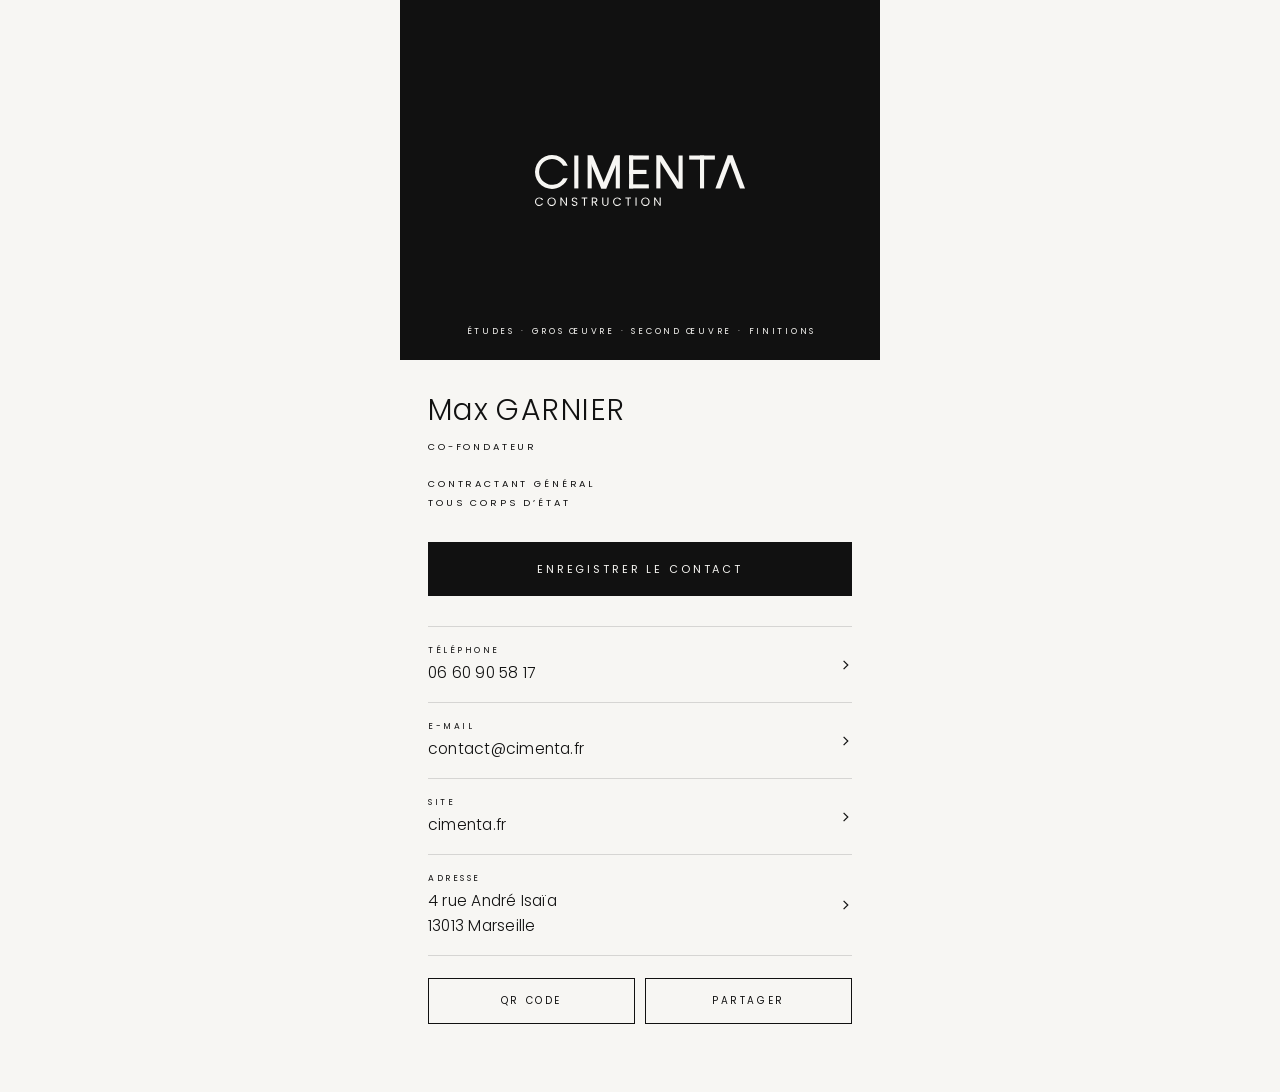
==== max/index.html @ 1f2e9783 "Carte digitale Max Garnier (cimenta.fr/max)" ====
<!doctype html>
<html lang="fr"><head>
<meta charset="utf-8">
<meta name="viewport" content="width=device-width, initial-scale=1, viewport-fit=cover">
<meta name="theme-color" content="#111111">
<title>Max GARNIER — CIMENTA</title>
<meta name="description" content="Co-fondateur de CIMENTA, contractant général tous corps d’état. 06 60 90 58 17 · contact@cimenta.fr">
<meta property="og:title" content="Max GARNIER — CIMENTA">
<meta property="og:description" content="Co-fondateur · Contractant général tous corps d’état">
<meta property="og:url" content="https://cimenta.fr/max/">
<meta name="robots" content="noindex">
<link rel="icon" href="/assets/favicon.svg" type="image/svg+xml">
<link rel="apple-touch-icon" href="/assets/apple-touch-icon.png">
<style>

@font-face{font-family:P;font-weight:300;font-display:swap;src:url(/assets/fonts/poppins-latin-300-normal.woff2) format('woff2')}
@font-face{font-family:P;font-weight:400;font-display:swap;src:url(/assets/fonts/poppins-latin-400-normal.woff2) format('woff2')}

:root{--ink:#111111;--ivory:#F7F6F3;--rule:rgba(17,17,17,.14)}
*{margin:0;padding:0;box-sizing:border-box;-webkit-tap-highlight-color:transparent}
html{background:var(--ink)}
body{font-family:P,system-ui,sans-serif;font-weight:300;color:var(--ink);background:var(--ivory);min-height:100svh;-webkit-font-smoothing:antialiased}
a{color:inherit;text-decoration:none}
.wrap{max-width:480px;margin:0 auto;background:var(--ivory);min-height:100svh;display:flex;flex-direction:column}
.hero{background:var(--ink);color:var(--ivory);height:min(42svh,360px);min-height:250px;position:relative;display:flex;align-items:center;justify-content:center;padding-top:env(safe-area-inset-top)}
.hero .logo{width:min(52vw,210px);fill:var(--ivory);display:block;overflow:visible}
.trades{position:absolute;left:0;right:0;bottom:22px;text-align:center;font-weight:400;font-size:8.5px;letter-spacing:.32em;text-transform:uppercase;padding-left:.32em}
.trades span{margin:0 .7em}
.id{padding:34px 28px 26px}
.name{font-weight:300;font-size:30px;line-height:1.1;letter-spacing:.01em}
.name b{font-weight:300;letter-spacing:.05em}
.caps{font-weight:400;font-size:9.5px;letter-spacing:.3em;text-transform:uppercase;line-height:2}
.role{margin-top:10px}
.cg{margin-top:18px}
.save{margin:4px 28px 0;display:flex;align-items:center;justify-content:center;height:54px;background:var(--ink);color:var(--ivory);font-weight:400;font-size:11px;letter-spacing:.26em;text-transform:uppercase;border:0;width:calc(100% - 56px);font-family:inherit;cursor:pointer}
.list{margin:30px 28px 0;border-top:1px solid var(--rule)}
.row{display:flex;align-items:center;justify-content:space-between;padding:17px 0;border-bottom:1px solid var(--rule)}
.row .k{font-weight:400;font-size:8.5px;letter-spacing:.3em;text-transform:uppercase;display:block;margin-bottom:3px}
.row .v{font-size:15.5px;letter-spacing:.015em;line-height:1.4}
.chev{width:12px;height:12px;flex:none;margin-left:16px}
.actions{display:flex;gap:10px;margin:22px 28px 0}
.ghost{flex:1;height:46px;border:1px solid var(--ink);background:transparent;color:var(--ink);font-family:inherit;font-weight:400;font-size:10px;letter-spacing:.26em;text-transform:uppercase;cursor:pointer}
.foot{margin-top:auto;padding:40px 28px calc(28px + env(safe-area-inset-bottom));text-align:center}
.foot .logo{width:84px;fill:var(--ink);overflow:visible}
.sheet{position:fixed;inset:0;background:var(--ivory);display:none;flex-direction:column;align-items:center;justify-content:center;padding:32px;z-index:9}
.sheet.on{display:flex}
.sheet .qr{width:min(68vw,280px)}
.sheet .qr svg{width:100%;height:auto;display:block}
.sheet .nm{margin-top:30px;font-size:20px}
.sheet .nm b{font-weight:300;letter-spacing:.05em}
.sheet .caps{margin-top:6px}
.sheet .ghost{flex:none;width:200px;margin-top:40px}
.toast{position:fixed;left:50%;bottom:28px;transform:translateX(-50%);background:var(--ink);color:var(--ivory);font-size:12px;padding:10px 16px;opacity:0;transition:opacity .2s;pointer-events:none}
.toast.on{opacity:1}
</style>
</head>
<body>
<main class="wrap">
  <header class="hero">
    <svg class="logo" viewBox="0 -6.0 2551.1 619.0" aria-hidden="true"><path d="M397.5,124 A206,206 0 1 0 397.5,276 L342.2,276 A156,156 0 1 1 342.2,124 Z"/><path d="M477,0 L527,0 L527,400 L477,400 Z"/><path d="M639,0 L689,0 L689,400 L639,400 Z"/><path d="M981,0 L1031,0 L1031,400 L981,400 Z"/><path d="M639,0 L701.4,0 L866.2,400 L803.8,400 Z"/><path d="M968.6,0 L1031,0 L866.2,400 L803.8,400 Z"/><path d="M1143,0 L1193,0 L1193,400 L1143,400 Z"/><path d="M1143,0 L1383,0 L1383,50 L1143,50 Z"/><path d="M1143,350 L1383,350 L1383,400 L1143,400 Z"/><path d="M1143,175 L1354.2,175 L1354.2,225 L1143,225 Z"/><path d="M1473.7,0 L1523.7,0 L1523.7,400 L1473.7,400 Z"/><path d="M1743.7,0 L1793.7,0 L1793.7,400 L1743.7,400 Z"/><path d="M1473.7,0 L1540.1,0 L1793.7,400 L1727.3,400 Z"/><path d="M1873.2,0 L2185.2,0 L2185.2,50 L1873.2,50 Z"/><path d="M2004.2,0 L2054.2,0 L2054.2,400 L2004.2,400 Z"/><path d="M2191.2,400 L2252.6,400 L2401.8,0 L2340.4,0 Z"/><path d="M2489.7,400 L2551.2,400 L2401.8,0 L2340.4,0 Z"/><path d="M50.8 508.8Q67.5 508.8 79.9 516.9Q92.3 524.9 98 539.6H82.1Q77.8 530.4 69.9 525.5Q61.9 520.5 50.8 520.5Q40.1 520.5 31.7 525.5Q23.2 530.4 18.4 539.6Q13.6 548.7 13.6 561Q13.6 573.1 18.4 582.2Q23.2 591.3 31.7 596.3Q40.1 601.2 50.8 601.2Q61.9 601.2 69.9 596.4Q77.8 591.5 82.1 582.3H98Q92.3 596.9 79.9 604.8Q67.5 612.8 50.8 612.8Q36.6 612.8 25 606.1Q13.4 599.5 6.7 587.7Q0 575.8 0 561Q0 546.1 6.7 534.2Q13.4 522.3 25 515.5Q36.6 508.8 50.8 508.8Z"/><path d="M150.7 561Q150.7 546.1 157.5 534.2Q164.3 522.3 176 515.6Q187.6 509 201.8 509Q216.1 509 227.8 515.6Q239.5 522.3 246.2 534.1Q252.9 545.9 252.9 561Q252.9 576 246.2 587.8Q239.5 599.6 227.8 606.3Q216.1 612.9 201.8 612.9Q187.6 612.9 176 606.3Q164.3 599.6 157.5 587.7Q150.7 575.8 150.7 561ZM239.3 561Q239.3 548.7 234.4 539.6Q229.6 530.4 221.1 525.5Q212.6 520.5 201.8 520.5Q191 520.5 182.5 525.5Q174.1 530.4 169.2 539.6Q164.3 548.7 164.3 561Q164.3 573.1 169.2 582.3Q174.1 591.5 182.6 596.4Q191.2 601.4 201.8 601.4Q212.5 601.4 221 596.4Q229.6 591.5 234.4 582.3Q239.3 573.1 239.3 561Z"/><path d="M388.4 611.9H375.2L321.7 530.9V611.9H308.4V510H321.7L375.2 590.9V510H388.4Z"/><path d="M446.1 584.8H460.3Q461 591.9 466.2 596.8Q471.4 601.7 481.3 601.7Q490.8 601.7 496.3 596.9Q501.8 592.2 501.8 584.8Q501.8 578.9 498.6 575.3Q495.4 571.6 490.5 569.7Q485.7 567.8 477.5 565.6Q467.5 563 461.4 560.4Q455.3 557.7 451 552.1Q446.7 546.5 446.7 537Q446.7 528.7 451 522.3Q455.2 515.8 462.9 512.3Q470.5 508.8 480.5 508.8Q494.8 508.8 503.9 516Q513 523.1 514.2 535H499.6Q498.9 529.1 493.5 524.7Q488.1 520.2 479.1 520.2Q470.8 520.2 465.6 524.5Q460.3 528.8 460.3 536.6Q460.3 542.1 463.5 545.6Q466.6 549.1 471.2 551Q475.8 552.8 484.1 555.1Q494.2 557.9 500.3 560.6Q506.4 563.3 510.8 568.9Q515.2 574.5 515.2 584.2Q515.2 591.6 511.3 598.2Q507.3 604.8 499.6 608.8Q491.8 612.9 481.3 612.9Q471.3 612.9 463.3 609.4Q455.3 605.8 450.8 599.4Q446.3 593.1 446.1 584.8Z"/><path d="M635.4 510.1V521H607.7V611.9H594.4V521H566.5V510.1Z"/><path d="M743.3 611.9 719.1 570.3H703V611.9H689.8V510.1H722.6Q734.1 510.1 742.1 514.1Q750.1 518 754 524.7Q757.9 531.5 757.9 540.1Q757.9 550.6 751.9 558.6Q745.8 566.6 733.7 569.3L759.3 611.9ZM703 559.6H722.6Q733.4 559.6 738.8 554.3Q744.2 549 744.2 540.1Q744.2 531 738.9 526.1Q733.6 521.1 722.6 521.1H703Z"/><path d="M829.5 510.1V574.5Q829.5 588.1 836.2 594.7Q842.8 601.2 854.6 601.2Q866.3 601.2 873 594.7Q879.6 588.1 879.6 574.5V510.1H892.9V574.4Q892.9 587.1 887.8 595.8Q882.7 604.5 874 608.7Q865.3 612.9 854.5 612.9Q843.7 612.9 835 608.7Q826.3 604.5 821.3 595.8Q816.2 587.1 816.2 574.4V510.1Z"/><path d="M998.9 508.8Q1015.6 508.8 1028 516.9Q1040.4 524.9 1046.1 539.6H1030.2Q1025.9 530.4 1018 525.5Q1010 520.5 998.9 520.5Q988.3 520.5 979.8 525.5Q971.3 530.4 966.5 539.6Q961.7 548.7 961.7 561Q961.7 573.1 966.5 582.2Q971.3 591.3 979.8 596.3Q988.3 601.2 998.9 601.2Q1010 601.2 1018 596.4Q1025.9 591.5 1030.2 582.3H1046.1Q1040.4 596.9 1028 604.8Q1015.6 612.8 998.9 612.8Q984.8 612.8 973.2 606.1Q961.5 599.5 954.8 587.7Q948.1 575.8 948.1 561Q948.1 546.1 954.8 534.2Q961.5 522.3 973.2 515.5Q984.8 508.8 998.9 508.8Z"/><path d="M1166.4 510.1V521H1138.7V611.9H1125.4V521H1097.5V510.1Z"/><path d="M1234.1 510.1V611.9H1220.8V510.1Z"/><path d="M1289.7 561Q1289.7 546.1 1296.5 534.2Q1303.3 522.3 1315 515.6Q1326.7 509 1340.8 509Q1355.1 509 1366.8 515.6Q1378.5 522.3 1385.2 534.1Q1391.9 545.9 1391.9 561Q1391.9 576 1385.2 587.8Q1378.5 599.6 1366.8 606.3Q1355.1 612.9 1340.8 612.9Q1326.7 612.9 1315 606.3Q1303.3 599.6 1296.5 587.7Q1289.7 575.8 1289.7 561ZM1378.3 561Q1378.3 548.7 1373.5 539.6Q1368.6 530.4 1360.1 525.5Q1351.6 520.5 1340.8 520.5Q1330 520.5 1321.6 525.5Q1313.1 530.4 1308.2 539.6Q1303.3 548.7 1303.3 561Q1303.3 573.1 1308.2 582.3Q1313.1 591.5 1321.6 596.4Q1330.2 601.4 1340.8 601.4Q1351.5 601.4 1360 596.4Q1368.6 591.5 1373.5 582.3Q1378.3 573.1 1378.3 561Z"/><path d="M1527.5 611.9H1514.2L1460.7 530.9V611.9H1447.4V510H1460.7L1514.2 590.9V510H1527.5Z"/></svg>
    <div class="trades">Études<span>·</span>Gros œuvre<span>·</span>Second œuvre<span>·</span>Finitions</div>
  </header>

  <section class="id">
    <h1 class="name">Max <b>GARNIER</b></h1>
    <p class="caps role">Co-fondateur</p>
    <p class="caps cg">Contractant général<br>Tous corps d’état</p>
  </section>

  <a class="save" href="MAX-GARNIER.vcf" download="MAX-GARNIER.vcf">Enregistrer le contact</a>

  <nav class="list">
    <a class="row" href="tel:+33660905817"><span><span class="k">Téléphone</span><span class="v">06 60 90 58 17</span></span><svg class="chev" viewBox="0 0 10 10" aria-hidden="true"><path d="M3 1.5 6.5 5 3 8.5" fill="none" stroke="currentColor" stroke-width="1"/></svg></a>
    <a class="row" href="mailto:contact@cimenta.fr"><span><span class="k">E-mail</span><span class="v">contact@cimenta.fr</span></span><svg class="chev" viewBox="0 0 10 10" aria-hidden="true"><path d="M3 1.5 6.5 5 3 8.5" fill="none" stroke="currentColor" stroke-width="1"/></svg></a>
    <a class="row" href="https://cimenta.fr"><span><span class="k">Site</span><span class="v">cimenta.fr</span></span><svg class="chev" viewBox="0 0 10 10" aria-hidden="true"><path d="M3 1.5 6.5 5 3 8.5" fill="none" stroke="currentColor" stroke-width="1"/></svg></a>
    <a class="row" href="https://maps.google.com/?q=4+rue+Andr%C3%A9+Isa%C3%AFa+13013+Marseille" target="_blank" rel="noopener"><span><span class="k">Adresse</span><span class="v">4 rue André Isaïa<br>13013 Marseille</span></span><svg class="chev" viewBox="0 0 10 10" aria-hidden="true"><path d="M3 1.5 6.5 5 3 8.5" fill="none" stroke="currentColor" stroke-width="1"/></svg></a>
  </nav>

  <div class="actions">
    <button class="ghost" id="qr">QR code</button>
    <button class="ghost" id="share">Partager</button>
  </div>

  <footer class="foot"></footer>
</main>

<div class="sheet" id="sheet" role="dialog" aria-label="QR code">
  <div class="qr"><svg xmlns="http://www.w3.org/2000/svg" viewBox="0 0 250 250" shape-rendering="crispEdges" class="segno"><path transform="scale(10)" class="qrline" stroke="#111" d="M0 0.5h7m1 0h2m2 0h2m4 0h7m-25 1h1m5 0h1m1 0h5m1 0h1m3 0h1m5 0h1m-25 1h1m1 0h3m1 0h1m1 0h1m1 0h2m1 0h1m4 0h1m1 0h3m1 0h1m-25 1h1m1 0h3m1 0h1m5 0h3m1 0h1m1 0h1m1 0h3m1 0h1m-25 1h1m1 0h3m1 0h1m1 0h1m1 0h2m1 0h2m1 0h1m1 0h1m1 0h3m1 0h1m-25 1h1m5 0h1m4 0h4m1 0h1m1 0h1m5 0h1m-25 1h7m1 0h1m1 0h1m1 0h1m1 0h1m1 0h1m1 0h7m-16 1h2m1 0h2m1 0h2m-17 1h1m2 0h6m1 0h1m3 0h1m1 0h2m2 0h1m1 0h3m-25 1h1m2 0h2m3 0h1m2 0h6m2 0h5m-24 1h5m1 0h1m1 0h2m1 0h2m2 0h3m1 0h1m1 0h1m2 0h1m-25 1h1m4 0h1m3 0h4m1 0h1m1 0h1m1 0h1m2 0h4m-25 1h3m1 0h1m1 0h4m1 0h1m3 0h2m1 0h2m4 0h1m-25 1h1m4 0h1m3 0h2m1 0h5m3 0h1m2 0h1m-24 1h4m1 0h2m1 0h2m3 0h1m1 0h3m2 0h5m-25 1h1m2 0h1m1 0h1m2 0h3m1 0h1m4 0h3m1 0h2m1 0h1m-25 1h1m1 0h1m3 0h2m1 0h1m1 0h3m1 0h6m1 0h2m-16 1h4m1 0h4m3 0h1m1 0h2m-24 1h7m1 0h1m1 0h1m1 0h3m1 0h1m1 0h1m1 0h1m3 0h1m-25 1h1m5 0h1m1 0h2m1 0h1m1 0h4m3 0h1m2 0h1m-24 1h1m1 0h3m1 0h1m1 0h5m2 0h6m2 0h2m-25 1h1m1 0h3m1 0h1m1 0h3m1 0h3m2 0h2m4 0h2m-25 1h1m1 0h3m1 0h1m4 0h3m2 0h2m2 0h5m-25 1h1m5 0h1m2 0h1m1 0h2m1 0h1m3 0h3m1 0h3m-25 1h7m1 0h1m2 0h4m1 0h1m1 0h1m2 0h1m2 0h1"/></svg></div>
  <p class="nm">Max <b>GARNIER</b></p>
  <p class="caps">CIMENTA · Co-fondateur</p>
  <button class="ghost" id="close">Fermer</button>
</div>
<div class="toast" id="toast">Lien copié</div>

<script>
(function(){
  var url = "https://cimenta.fr/max/", title = "Max GARNIER — CIMENTA";
  var sheet = document.getElementById('sheet'), toast = document.getElementById('toast');
  document.getElementById('qr').onclick = function(){ sheet.classList.add('on'); };
  document.getElementById('close').onclick = function(){ sheet.classList.remove('on'); };
  document.getElementById('share').onclick = function(){
    if (navigator.share) { navigator.share({title: title, url: url}).catch(function(){}); return; }
    try { navigator.clipboard.writeText(url).then(function(){ toast.classList.add('on'); setTimeout(function(){ toast.classList.remove('on'); }, 1600); }); } catch(e) {}
  };
})();
</script>
</body></html>
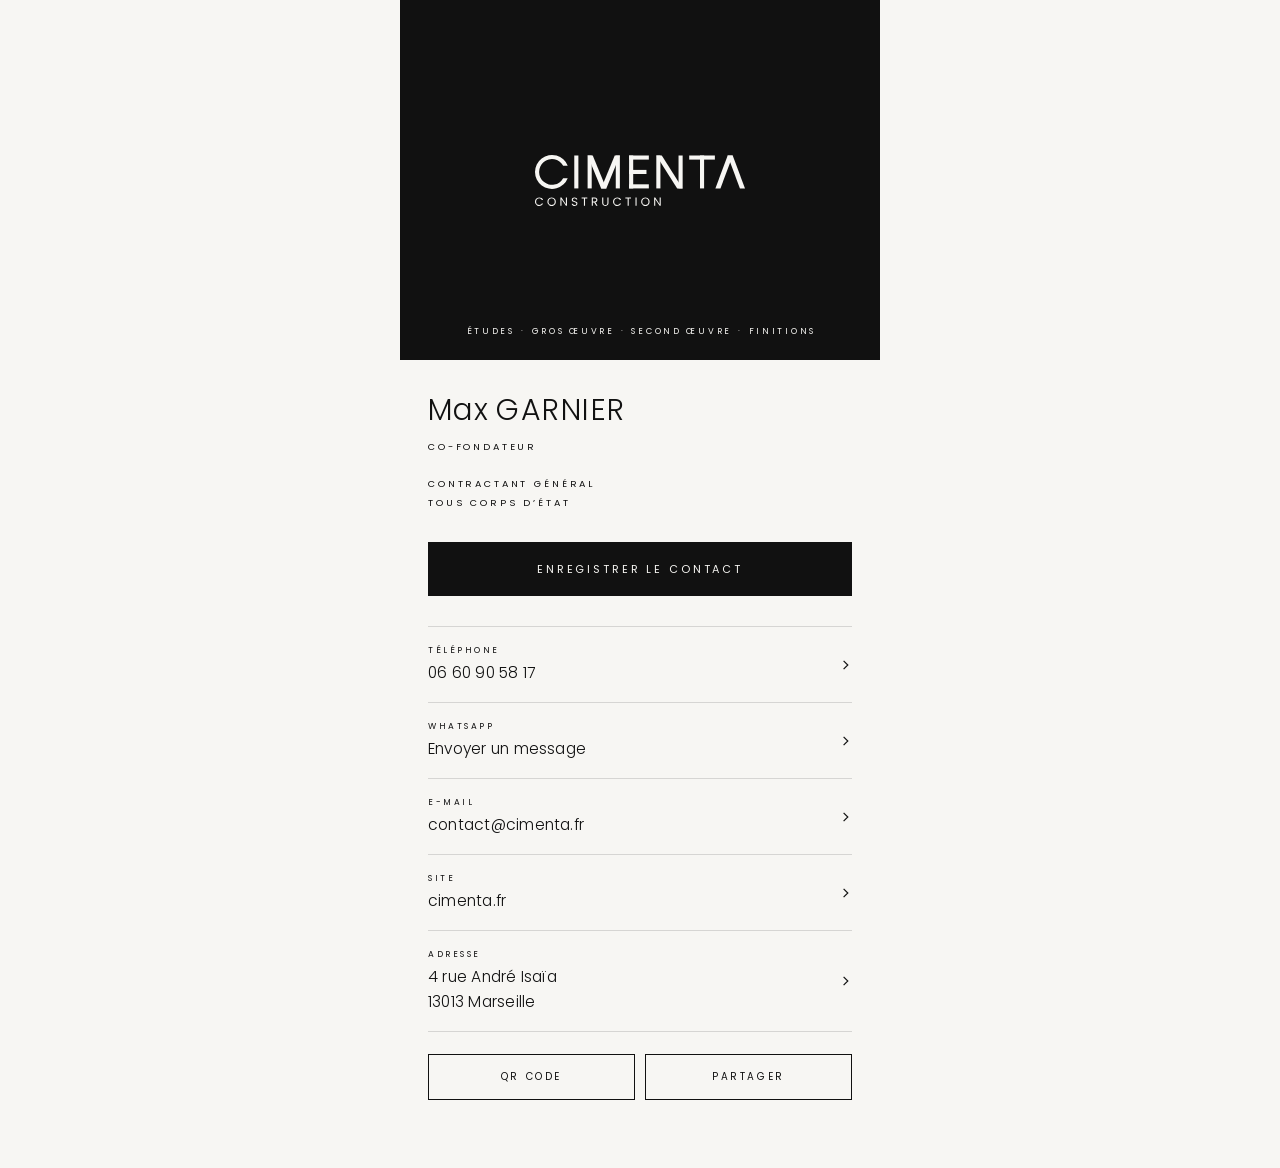
==== commit 6cefb90a: "Carte digitale Max Garnier : bouton WhatsApp" ====
--- a/max/index.html
+++ b/max/index.html
@@ -71,6 +71,7 @@
 
   <nav class="list">
     <a class="row" href="tel:+33660905817"><span><span class="k">Téléphone</span><span class="v">06 60 90 58 17</span></span><svg class="chev" viewBox="0 0 10 10" aria-hidden="true"><path d="M3 1.5 6.5 5 3 8.5" fill="none" stroke="currentColor" stroke-width="1"/></svg></a>
+    <a class="row" href="https://wa.me/33660905817" target="_blank" rel="noopener"><span><span class="k">WhatsApp</span><span class="v">Envoyer un message</span></span><svg class="chev" viewBox="0 0 10 10" aria-hidden="true"><path d="M3 1.5 6.5 5 3 8.5" fill="none" stroke="currentColor" stroke-width="1"/></svg></a>
     <a class="row" href="mailto:contact@cimenta.fr"><span><span class="k">E-mail</span><span class="v">contact@cimenta.fr</span></span><svg class="chev" viewBox="0 0 10 10" aria-hidden="true"><path d="M3 1.5 6.5 5 3 8.5" fill="none" stroke="currentColor" stroke-width="1"/></svg></a>
     <a class="row" href="https://cimenta.fr"><span><span class="k">Site</span><span class="v">cimenta.fr</span></span><svg class="chev" viewBox="0 0 10 10" aria-hidden="true"><path d="M3 1.5 6.5 5 3 8.5" fill="none" stroke="currentColor" stroke-width="1"/></svg></a>
     <a class="row" href="https://maps.google.com/?q=4+rue+Andr%C3%A9+Isa%C3%AFa+13013+Marseille" target="_blank" rel="noopener"><span><span class="k">Adresse</span><span class="v">4 rue André Isaïa<br>13013 Marseille</span></span><svg class="chev" viewBox="0 0 10 10" aria-hidden="true"><path d="M3 1.5 6.5 5 3 8.5" fill="none" stroke="currentColor" stroke-width="1"/></svg></a>
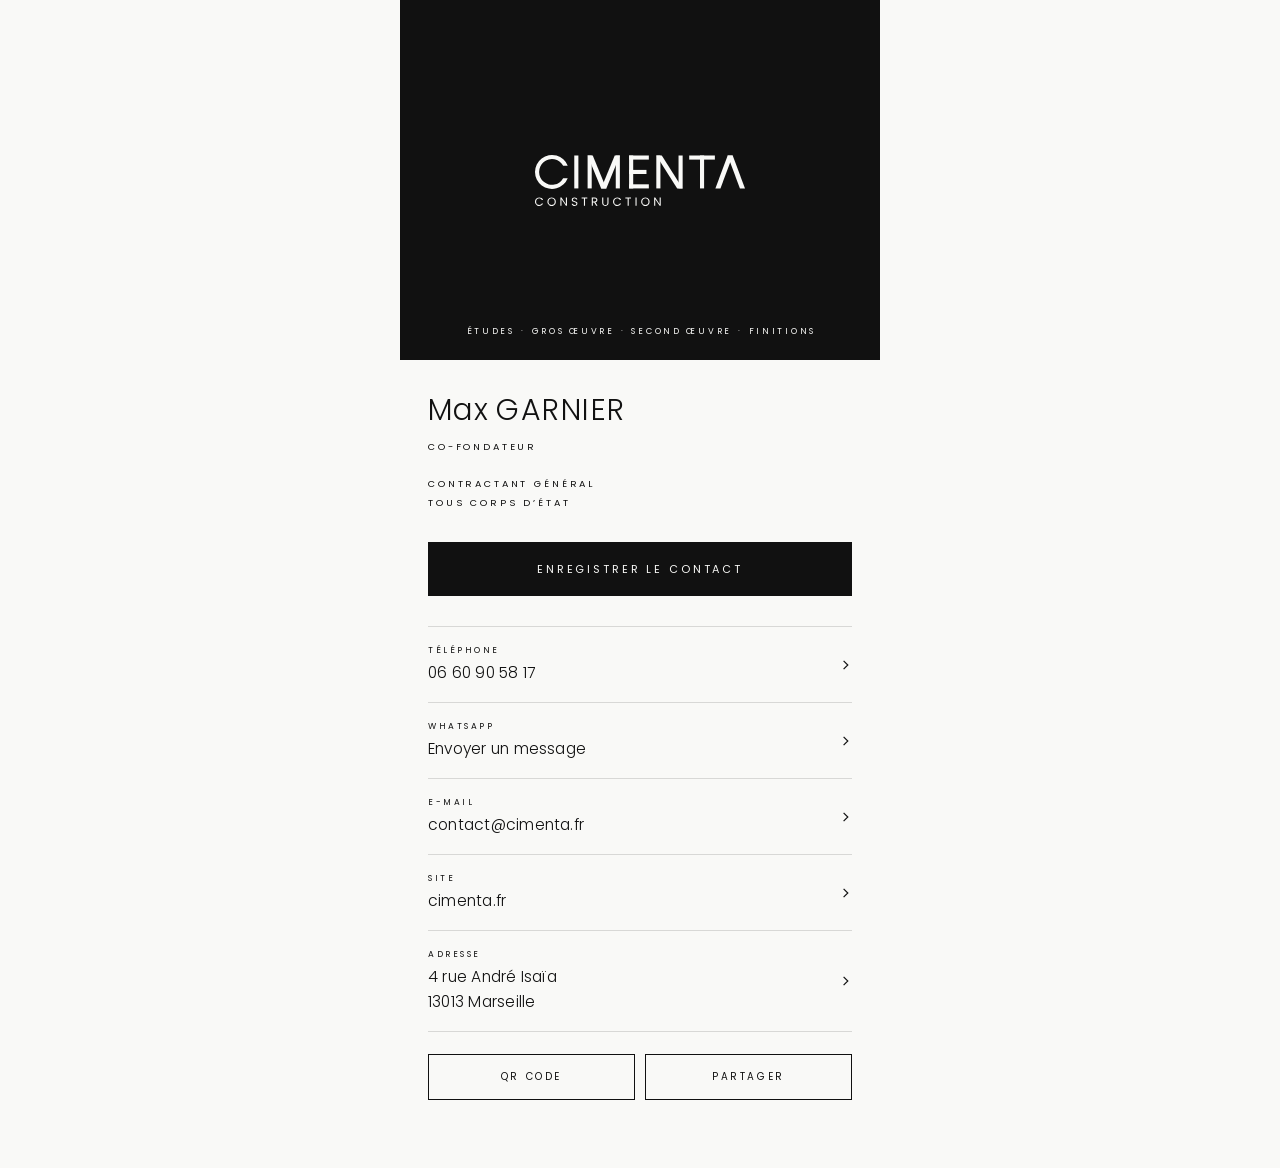
==== commit 7b015fd6: "Fond du site atténué : #F9F9F7 (au lieu de #F7F6F3) Co-Authored-By: Claude Opus 5.5 <noreply@anthrop" ====
--- a/max/index.html
+++ b/max/index.html
@@ -3,9 +3,9 @@
 <meta charset="utf-8">
 <meta name="viewport" content="width=device-width, initial-scale=1, viewport-fit=cover">
 <meta name="theme-color" content="#111111">
-<title>Max GARNIER — CIMENTA</title>
-<meta name="description" content="Co-fondateur de CIMENTA, contractant général tous corps d’état. 06 60 90 58 17 · contact@cimenta.fr">
-<meta property="og:title" content="Max GARNIER — CIMENTA">
+<title>Max GARNIER | CIMENTA CONSTRUCTION</title>
+<meta name="description" content="Co-fondateur de CIMENTA CONSTRUCTION, contractant général tous corps d’état. 06 60 90 58 17 · contact@cimenta.fr">
+<meta property="og:title" content="Max GARNIER | CIMENTA CONSTRUCTION">
 <meta property="og:description" content="Co-fondateur · Contractant général tous corps d’état">
 <meta property="og:url" content="https://cimenta.fr/max/">
 <meta name="robots" content="noindex">
@@ -16,7 +16,7 @@
 @font-face{font-family:P;font-weight:300;font-display:swap;src:url(/assets/fonts/poppins-latin-300-normal.woff2) format('woff2')}
 @font-face{font-family:P;font-weight:400;font-display:swap;src:url(/assets/fonts/poppins-latin-400-normal.woff2) format('woff2')}
 
-:root{--ink:#111111;--ivory:#F7F6F3;--rule:rgba(17,17,17,.14)}
+:root{--ink:#111111;--ivory:#F9F9F7;--rule:rgba(17,17,17,.14)}
 *{margin:0;padding:0;box-sizing:border-box;-webkit-tap-highlight-color:transparent}
 html{background:var(--ink)}
 body{font-family:P,system-ui,sans-serif;font-weight:300;color:var(--ink);background:var(--ivory);min-height:100svh;-webkit-font-smoothing:antialiased}
@@ -88,14 +88,14 @@
 <div class="sheet" id="sheet" role="dialog" aria-label="QR code">
   <div class="qr"><svg xmlns="http://www.w3.org/2000/svg" viewBox="0 0 250 250" shape-rendering="crispEdges" class="segno"><path transform="scale(10)" class="qrline" stroke="#111" d="M0 0.5h7m1 0h2m2 0h2m4 0h7m-25 1h1m5 0h1m1 0h5m1 0h1m3 0h1m5 0h1m-25 1h1m1 0h3m1 0h1m1 0h1m1 0h2m1 0h1m4 0h1m1 0h3m1 0h1m-25 1h1m1 0h3m1 0h1m5 0h3m1 0h1m1 0h1m1 0h3m1 0h1m-25 1h1m1 0h3m1 0h1m1 0h1m1 0h2m1 0h2m1 0h1m1 0h1m1 0h3m1 0h1m-25 1h1m5 0h1m4 0h4m1 0h1m1 0h1m5 0h1m-25 1h7m1 0h1m1 0h1m1 0h1m1 0h1m1 0h1m1 0h7m-16 1h2m1 0h2m1 0h2m-17 1h1m2 0h6m1 0h1m3 0h1m1 0h2m2 0h1m1 0h3m-25 1h1m2 0h2m3 0h1m2 0h6m2 0h5m-24 1h5m1 0h1m1 0h2m1 0h2m2 0h3m1 0h1m1 0h1m2 0h1m-25 1h1m4 0h1m3 0h4m1 0h1m1 0h1m1 0h1m2 0h4m-25 1h3m1 0h1m1 0h4m1 0h1m3 0h2m1 0h2m4 0h1m-25 1h1m4 0h1m3 0h2m1 0h5m3 0h1m2 0h1m-24 1h4m1 0h2m1 0h2m3 0h1m1 0h3m2 0h5m-25 1h1m2 0h1m1 0h1m2 0h3m1 0h1m4 0h3m1 0h2m1 0h1m-25 1h1m1 0h1m3 0h2m1 0h1m1 0h3m1 0h6m1 0h2m-16 1h4m1 0h4m3 0h1m1 0h2m-24 1h7m1 0h1m1 0h1m1 0h3m1 0h1m1 0h1m1 0h1m3 0h1m-25 1h1m5 0h1m1 0h2m1 0h1m1 0h4m3 0h1m2 0h1m-24 1h1m1 0h3m1 0h1m1 0h5m2 0h6m2 0h2m-25 1h1m1 0h3m1 0h1m1 0h3m1 0h3m2 0h2m4 0h2m-25 1h1m1 0h3m1 0h1m4 0h3m2 0h2m2 0h5m-25 1h1m5 0h1m2 0h1m1 0h2m1 0h1m3 0h3m1 0h3m-25 1h7m1 0h1m2 0h4m1 0h1m1 0h1m2 0h1m2 0h1"/></svg></div>
   <p class="nm">Max <b>GARNIER</b></p>
-  <p class="caps">CIMENTA · Co-fondateur</p>
+  <p class="caps">CIMENTA CONSTRUCTION · Co-fondateur</p>
   <button class="ghost" id="close">Fermer</button>
 </div>
 <div class="toast" id="toast">Lien copié</div>
 
 <script>
 (function(){
-  var url = "https://cimenta.fr/max/", title = "Max GARNIER — CIMENTA";
+  var url = "https://cimenta.fr/max/", title = "Max GARNIER | CIMENTA CONSTRUCTION";
   var sheet = document.getElementById('sheet'), toast = document.getElementById('toast');
   document.getElementById('qr').onclick = function(){ sheet.classList.add('on'); };
   document.getElementById('close').onclick = function(){ sheet.classList.remove('on'); };
